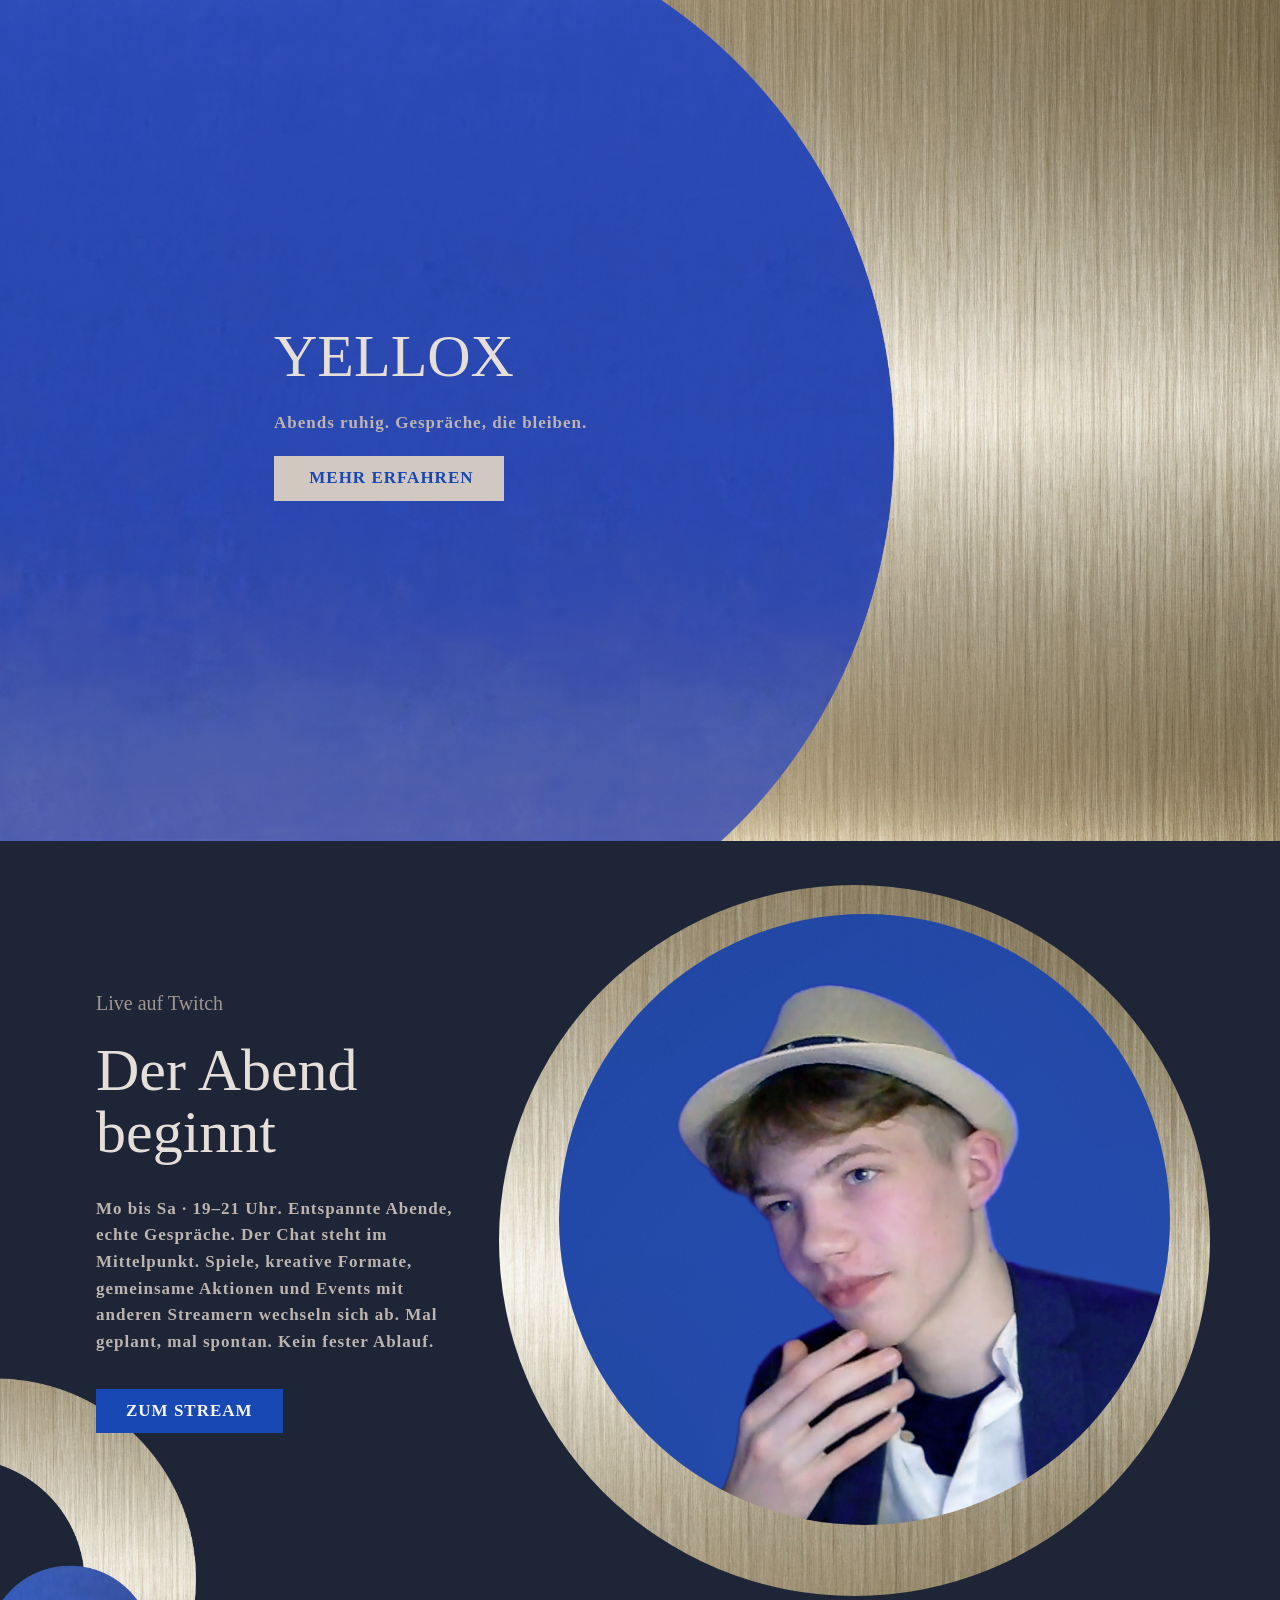
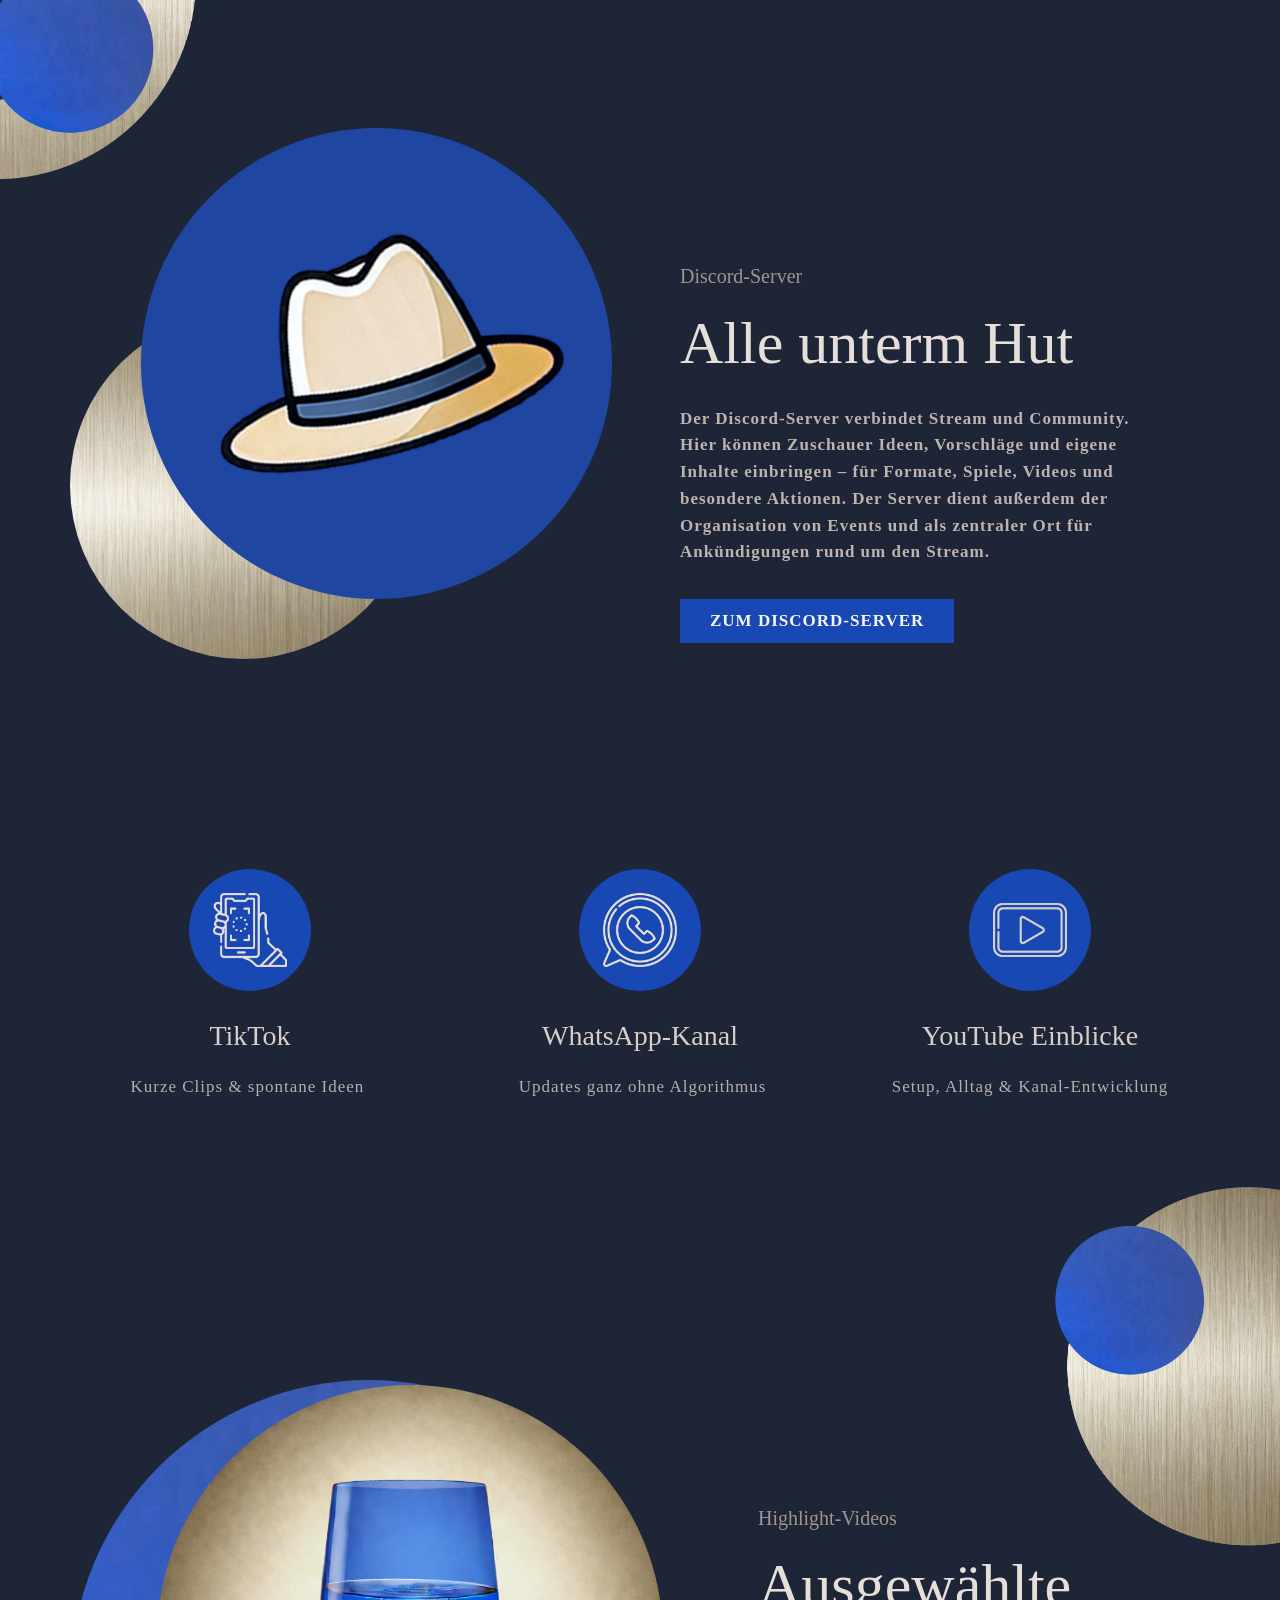
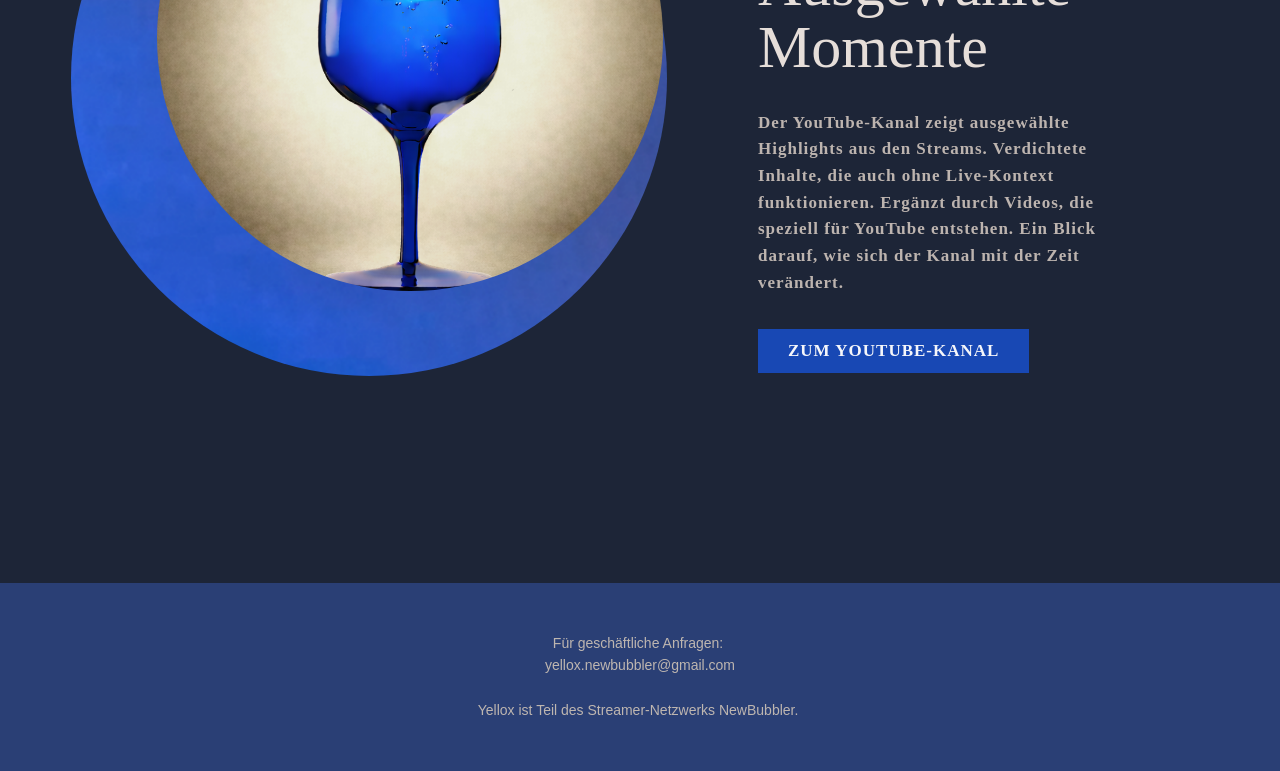
==== index.html @ a05b1bbc "Update index.html" ====
<!DOCTYPE html>
<head>
<meta charset="utf-8">
<meta name="viewport" content="width=device-width, initial-scale=1">

<title>YelloxTV | Entspannte Abende auf Twitch</title>

<meta name="description" content="Abends ruhig. Gespräche, die bleiben. YelloxTV steht für entspannte Streams, echte Gespräche und besondere Momente auf Twitch.">
<meta name="keywords" content="YelloxTV, Twitch, entspannte Streams, Community, Gespräche, Abendstream">

<meta name="author" content="YelloxTV">

<!-- Mobile Browser Farbe -->
<meta name="theme-color" content="#161d2c">
<meta name="apple-mobile-web-app-capable" content="yes">
<meta name="apple-mobile-web-app-status-bar-style" content="black-translucent">

<!-- Open Graph (WhatsApp, Discord, Social Preview) -->
<meta property="og:type" content="website">
<meta property="og:title" content="YelloxTV | Abends ruhig. Gespräche, die bleiben.">
<meta property="og:description" content="Entspannte Streams auf Twitch – echte Gespräche, kreative Formate und Community.">
<meta property="og:image" content="https://yelloxtv.github.io/images/Vorschaubild.png">
<meta property="og:url" content="https://yelloxtv.github.io/">

<!-- Twitter Preview -->
<meta name="twitter:card" content="summary_large_image">
<meta name="twitter:title" content="YelloxTV | Entspannte Abende auf Twitch">
<meta name="twitter:description" content="Abends ruhig. Gespräche, die bleiben.">
<meta name="twitter:image" content="https://yelloxtv.github.io/images/Vorschaubild.png">

<link rel="canonical" href="https://yelloxtv.github.io/">

<link rel="preconnect" href="https://fonts.googleapis.com">
<link rel="preconnect" href="https://fonts.gstatic.com" crossorigin>

<link href="https://fonts.googleapis.com/css2?family=Ubuntu:wght@300;400;500;700&display=swap" rel="stylesheet">
  
<link rel="stylesheet" href="nicepage.css" media="screen">
<link rel="stylesheet" href="index.css" media="screen">

<script src="jquery.js" defer></script>
<script src="nicepage.js" defer></script>
</head>

  <body data-home-page="https://website23330-7.nicepage.io/Startseite.html?version=714bbc29-24e2-fe50-0c15-3ec3ff5bb78b" data-home-page-title="Startseite" data-path-to-root="./" data-include-products="false" class="u-body u-clearfix u-xl-mode" data-lang="de"> 
    <section class="u-clearfix u-container-align-left-lg u-container-align-left-xl u-valign-middle-lg u-valign-middle-sm u-valign-middle-xl u-section-1" id="block-1">
      <div class="data-layout-selected u-clearfix u-expanded-width u-layout-wrap u-layout-wrap-1">
        <div class="u-layout" style="">
          <div class="u-layout-row" style="">
            <div class="u-container-style u-image u-layout-cell u-left-cell u-size-30 u-image-1" data-image-width="2238" data-image-height="1440">
              <div class="u-container-layout u-valign-middle u-container-layout-1">
                <div class="u-border-no-bottom u-border-no-left u-border-no-right u-border-no-top u-container-style u-group u-group-1">
                  <div class="u-container-layout u-valign-middle-lg u-valign-middle-sm u-container-layout-2">
                    <h1 class="u-align-left u-custom-font u-text u-text-color-var u-title u-text-1">YELLOX</h1>
                    <p class="u-align-left u-custom-font u-large-text u-text u-text-color-var u-text-variant u-text-2"> Abends ruhig. Gespräche, die bleiben.</p>
                    <a href="./#block-2" data-page-id="41221747" class="u-align-left u-border-none u-btn u-button-style u-color-var u-custom-font u-text-color-var u-btn-1" title="Mehr erfahren"><span class="u-icon"></span>&nbsp;Mehr erfahren
                    </a>
                  </div>
                </div>
              </div>
            </div>
            <div class="u-container-style u-image u-layout-cell u-right-cell u-size-30 u-image-2" data-image-width="2238" data-image-height="1440">
              <div class="u-container-layout u-container-layout-3"></div>
            </div>
          </div>
        </div>
      </div>
    </section>
    <section class="u-clearfix u-color-var u-valign-middle-sm u-section-2" id="block-2">
      <img src="images/Ring-3.png" alt="" class="u-image u-image-default u-image-1" data-image-width="1643" data-image-height="3000">
      <div class="custom-expanded data-layout-selected u-clearfix u-gutter-30 u-layout-wrap u-layout-wrap-1">
        <div class="u-layout">
          <div class="u-layout-row">
            <div class="u-container-style u-layout-cell u-left-cell u-size-28-lg u-size-28-xl u-size-60-md u-size-60-sm u-size-60-xs u-layout-cell-1">
              <div class="u-container-layout u-valign-middle-lg u-valign-middle-sm u-container-layout-1">
                <h5 class="u-custom-font u-text u-text-color-var u-text-1">Live auf Twitch</h5>
                <h2 class="u-custom-font u-text u-text-color-var u-text-2"> Der Abend beginnt</h2>
                <p class="u-custom-font u-text u-text-color-var u-text-3"><b>Mo bis Sa · 19–21 Uhr</b>. Entspannte Abende, echte Gespräche. Der Chat steht im Mittelpunkt. Spiele, kreative Formate, gemeinsame Aktionen
und Events mit anderen Streamern
wechseln sich ab​. Mal geplant, mal spontan. Kein fester Ablauf. 
                </p>
                <a href="https://www.twitch.tv/yelloxtv" class="u-border-none u-btn u-button-style u-color-var u-custom-font u-text-color-var u-btn-1" title="ZUM STREAM" target="_blank">ZUM STREAM</a>
              </div>
            </div>
            <div class="u-container-style u-layout-cell u-right-cell u-size-32-lg u-size-32-xl u-size-60-md u-size-60-sm u-size-60-xs u-layout-cell-2">
              <div class="u-container-layout">
                <div class="custom-expanded u-image u-image-circle u-preserve-proportions u-image-2" data-image-width="960" data-image-height="1920"></div>
                <div class="u-image u-image-circle u-image-3" data-image-width="943" data-image-height="943"></div>
              </div>
            </div>
          </div>
        </div>
      </div>
    </section>
    <section class="u-clearfix u-color-var u-section-3" id="block-3">
      <div class="u-clearfix u-sheet u-sheet-1">
        <div class="data-layout-selected u-clearfix u-expanded-width u-gutter-30 u-layout-wrap u-layout-wrap-1">
          <div class="u-gutter-0 u-layout">
            <div class="u-layout-row">
              <div class="u-container-align-center-md u-container-style u-layout-cell u-left-cell u-size-30-lg u-size-30-xl u-size-60-md u-size-60-sm u-size-60-xs u-layout-cell-1">
                <div class="u-container-layout u-valign-middle">
                  <div class="u-image u-image-circle u-image-1" data-image-width="3000" data-image-height="6000"></div>
                  <div class="u-image u-image-circle u-image-2" data-image-width="503" data-image-height="509"></div>
                </div>
              </div>
              <div class="u-container-align-left-lg u-container-align-left-xl u-container-style u-layout-cell u-right-cell u-size-30-lg u-size-30-xl u-size-60-md u-size-60-sm u-size-60-xs u-layout-cell-2">
                <div class="u-container-layout u-valign-middle-lg u-valign-middle-sm u-valign-middle-xs u-container-layout-2">
                  <h5 class="u-align-left u-custom-font u-text u-text-color-var u-text-1"> Discord-Server</h5>
                  <h2 class="u-align-left u-custom-font u-text u-text-color-var u-text-2"> Alle unterm Hut</h2>
                  <p class="u-align-left u-custom-font u-text u-text-color-var u-text-3"><b>Der Discord-Server verbindet Stream und Community.</b><b></b> Hier können Zuschauer Ideen, Vorschläge und eigene Inhalte einbringen
– für Formate, Spiele, Videos und besondere Aktionen.
Der Server dient außerdem der Organisation von Events
und als zentraler Ort für Ankündigungen
rund um den Stream.&nbsp;
                  </p>
                  <a href="https://discord.com/invite/72D4bq93Kr" class="u-align-left u-border-none u-btn u-button-style u-color-var u-custom-font u-text-color-var u-btn-1" title="ZUM DISCORD-SERVER" target="_blank">ZUM DISCORD-SERVER</a>
                </div>
              </div>
            </div>
          </div>
        </div>
      </div>
    </section>
    <section class="u-clearfix u-color-var u-valign-middle-sm u-section-4" id="block-4">
      <img src="images/Kreise_rechts-2.png" alt="" class="u-image u-image-default u-image-1" data-image-width="1868" data-image-height="3019">
      <div class="data-layout-selected u-clearfix u-gutter-30 u-layout-spacing-vertical u-layout-wrap u-layout-wrap-1">
        <div class="u-layout">
          <div class="u-layout-row">
            <div class="u-container-style u-layout-cell u-left-cell u-size-20 u-size-20-md u-layout-cell-1">
              <div class="u-container-layout u-container-layout-1"><span class="u-color-var u-file-icon u-icon u-icon-circle u-icon-1" data-href="https://www.tiktok.com/@offiziellyellox" title="TikTok" data-target="_blank"><img src="images/8467631-ba2c970d.png" alt=""></span>
                <h3 class="u-align-center u-custom-font u-text u-text-color-var u-text-1"> TikTok</h3>
                <p class="u-align-center u-custom-font u-text u-text-color-var u-text-2"> Kurze Clips  &amp; spontane Ideen&nbsp;</p>
              </div>
            </div>
            <div class="u-container-style u-layout-cell u-size-20 u-size-20-md u-layout-cell-2">
              <div class="u-container-layout u-container-layout-2"><span class="u-color-var u-file-icon u-icon u-icon-circle u-icon-2" data-href="https://www.whatsapp.com/channel/0029Vb72R0pEawdvPITXj81k" title="WhatsApp-Kanal" data-target="_blank"><img src="images/3767256-528c9754.png" alt=""></span>
                <h3 class="u-align-center u-custom-font u-text u-text-color-var u-text-3"> WhatsApp-Kanal</h3>
                <p class="u-align-center u-custom-font u-text u-text-color-var u-text-4">&nbsp;Updates ganz ohne Algorithmus</p>
              </div>
            </div>
            <div class="u-align-center-sm u-align-center-xs u-container-style u-layout-cell u-right-cell u-size-20 u-size-20-md u-layout-cell-3">
              <div class="u-container-layout u-valign-middle-sm u-container-layout-3"><span class="u-color-var u-file-icon u-icon u-icon-circle u-icon-3" data-href="https://www.youtube.com/@TwitchYelloxTV/shorts" title="YouTube Einblicke" data-target="_blank"><img src="images/3767251-0836dbef.png" alt=""></span>
                <h3 class="u-align-center-lg u-align-center-md u-align-center-xl u-custom-font u-text u-text-color-var u-text-5"> YouTube Einblicke</h3>
                <p class="u-align-center-lg u-align-center-md u-align-center-xl u-custom-font u-text u-text-color-var u-text-6"> Setup, Alltag &amp; Kanal-Entwicklung</p>
              </div>
            </div>
          </div>
        </div>
      </div>
    </section>
    <section class="u-clearfix u-color-var u-section-5" id="block-5">
      <div class="u-clearfix u-sheet u-sheet-1">
        <div class="data-layout-selected u-clearfix u-expanded-width u-gutter-30 u-layout-wrap u-layout-wrap-1">
          <div class="u-layout">
            <div class="u-layout-row">
              <div class="u-container-style u-layout-cell u-left-cell u-size-34 u-layout-cell-1">
                <div class="u-container-layout u-valign-middle-sm">
                  <div class="u-expanded-width-xs u-image u-image-circle u-preserve-proportions u-image-1" data-image-width="790" data-image-height="696">
                    <div class="u-preserve-proportions-child" style="padding-top: 99.71%;"></div>
                  </div>
                  <div class="u-image u-image-circle u-image-2" data-image-width="900" data-image-height="868"></div>
                </div>
              </div>
              <div class="u-container-style u-layout-cell u-right-cell u-size-26 u-layout-cell-2">
                <div class="u-container-layout u-valign-middle-sm u-container-layout-2">
                  <h5 class="u-custom-font u-text u-text-color-var u-text-1"> Highlight-Videos </h5>
                  <h2 class="u-custom-font u-text u-text-color-var u-text-2"> Ausgewählte Momente</h2>
                  <p class="u-custom-font u-text u-text-color-var u-text-3"> Der YouTube-Kanal zeigt ausgewählte Highlights aus den Streams.
Verdichtete Inhalte, die auch ohne Live-Kontext funktionieren.
Ergänzt durch Videos, die speziell für YouTube entstehen.
​ Ein Blick darauf, wie sich der Kanal mit der Zeit verändert.</p>
                  <a href="https://www.youtube.com/@yelloxtv" class="u-border-none u-btn u-button-style u-color-var u-custom-font u-text-color-var u-btn-1" title="ZUM YOUTUBE-KANAL" target="_blank">ZUM YOUTUBE-KANAL</a>
                </div>
              </div>
            </div>
          </div>
        </div>
      </div>
    </section>
    
    
    
    <footer class="u-align-center u-clearfix u-color-var u-container-align-center u-footer u-footer" id="footer"><div class="u-clearfix u-sheet u-sheet-1">
        <p class="u-custom-font u-small-text u-text u-text-color-var u-text-variant u-text-1"> Für geschäftliche Anfragen:&nbsp;<br>yellox.newbubble​r@gmail.com<br>&nbsp;<br>Yellox ist Teil des Streamer-Netzwerks NewBubbler.&nbsp;
        </p>
      </div></footer>
    <section class="u-backlink u-clearfix u-grey-80"> This site was created with Nicepage <a href="https://nicepage.com/html-website-builder">HTML Website Builder</a>
    </section>
  
</body></html>
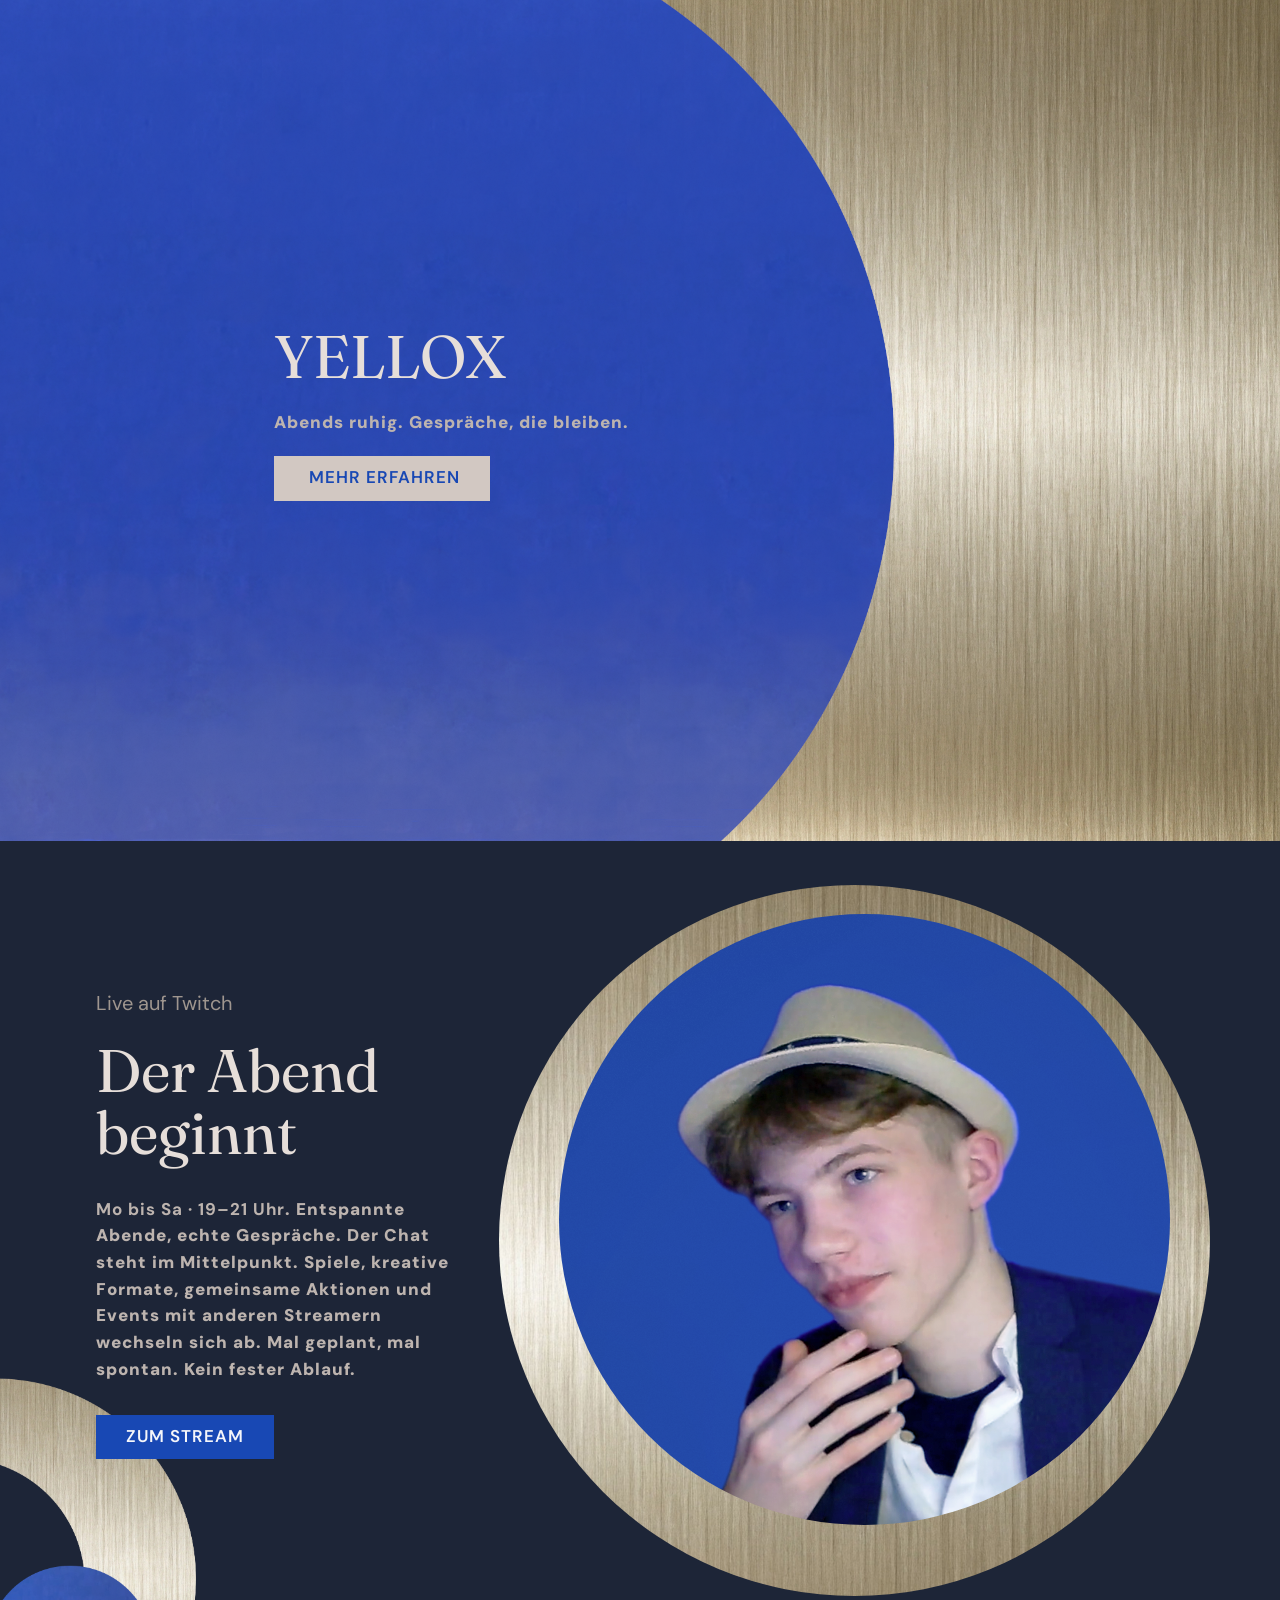
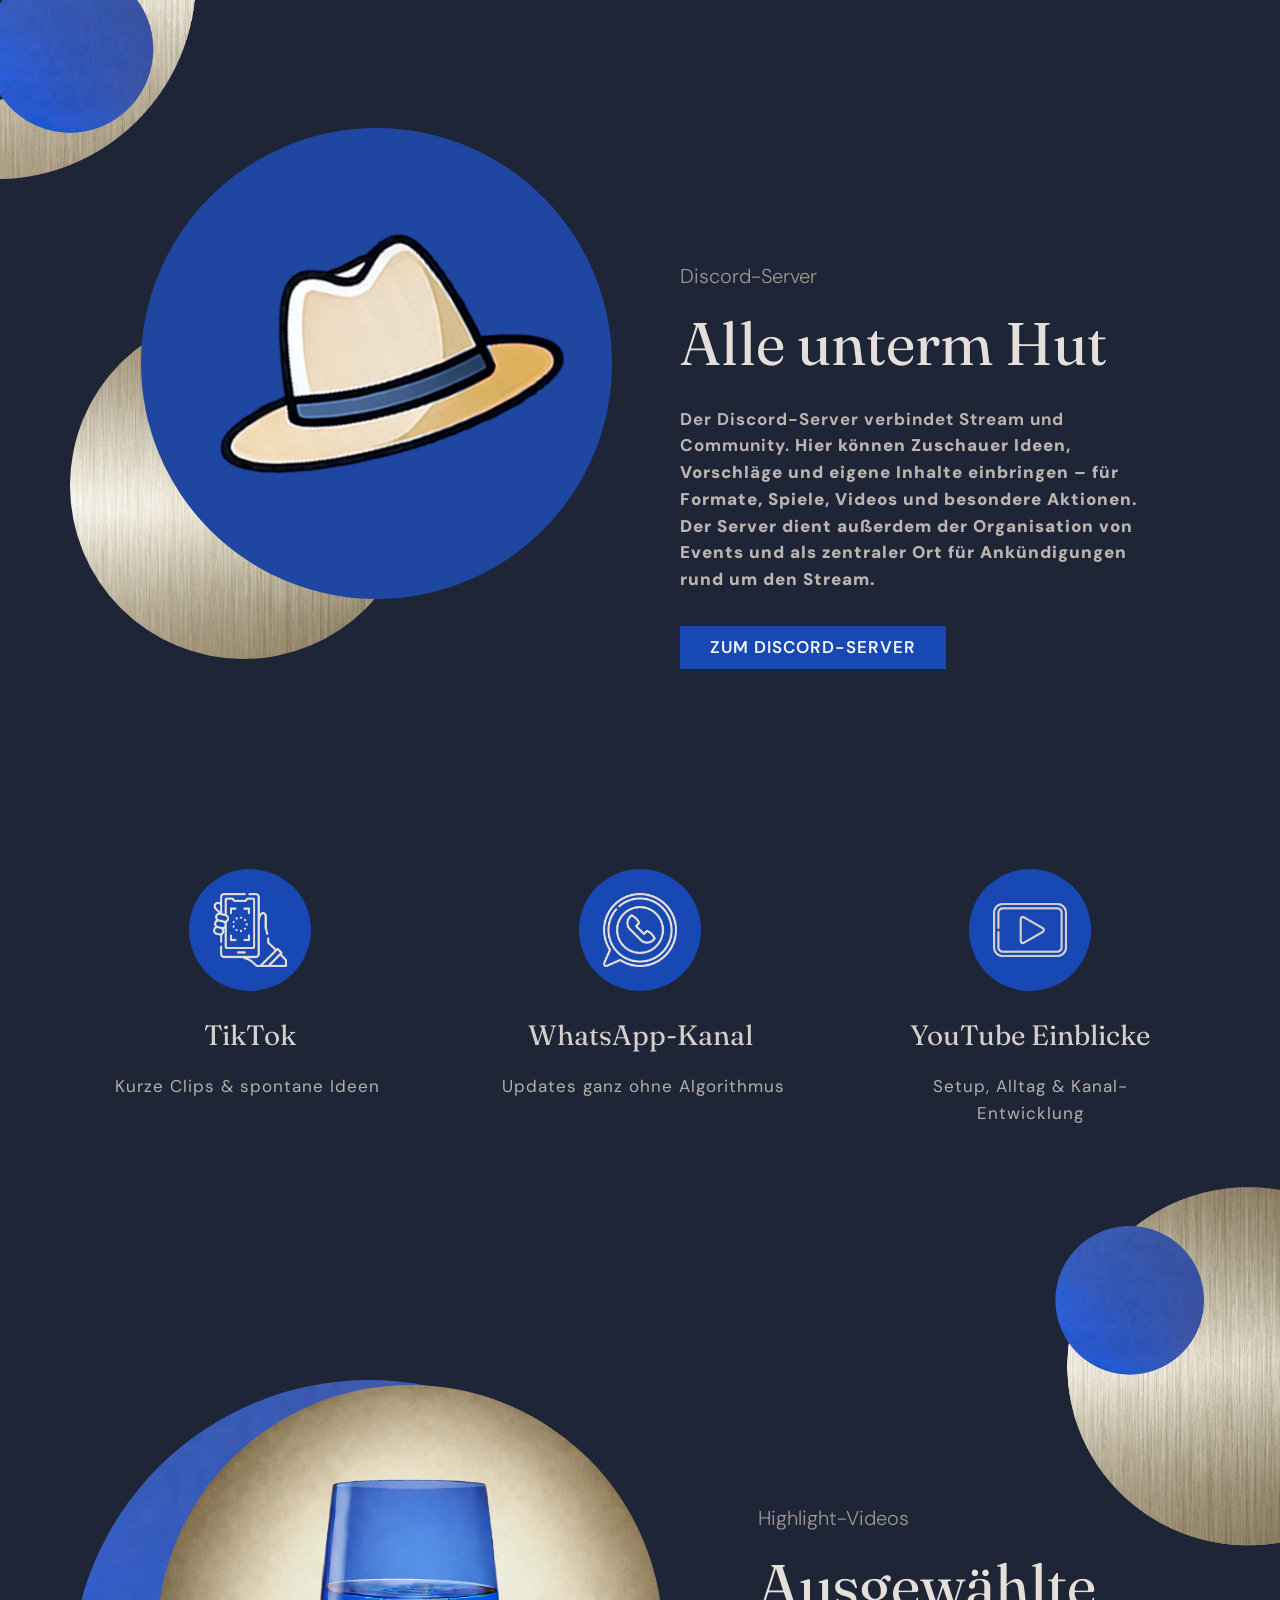
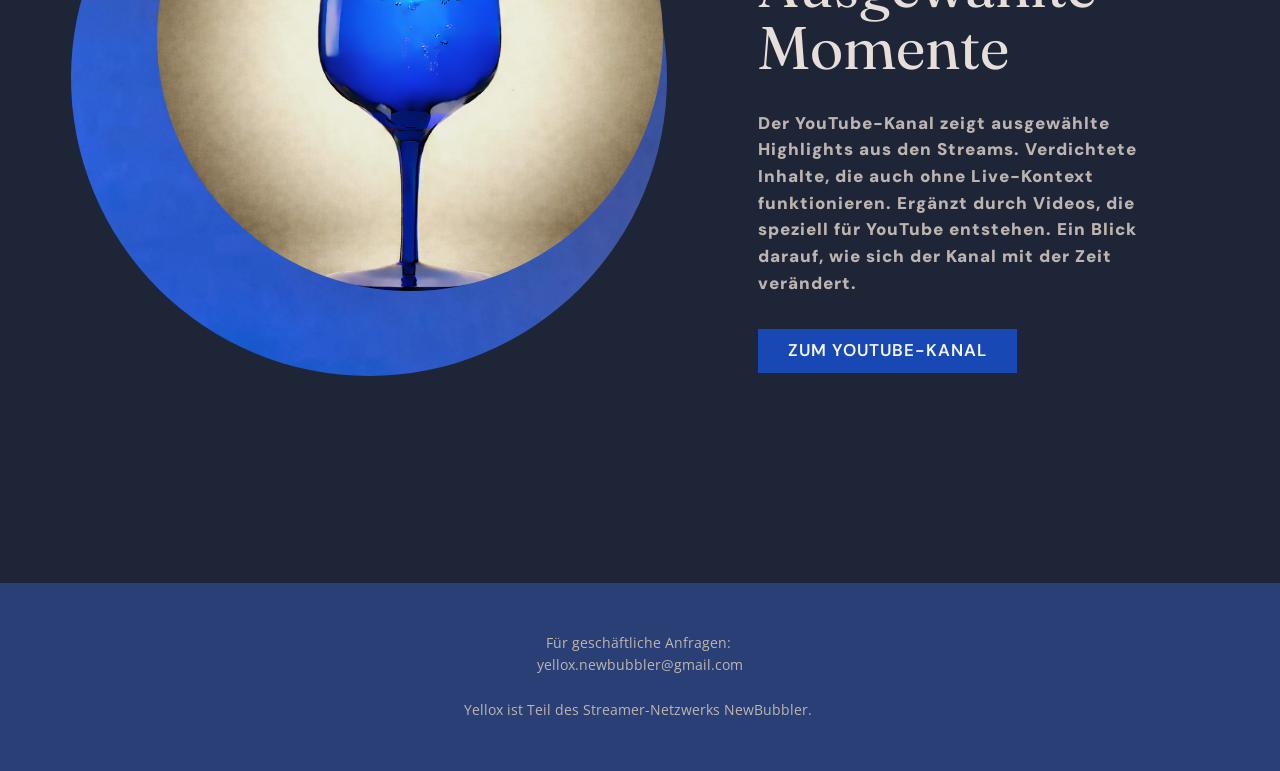
==== commit 6ead79a0: "Add files via upload" ====
--- a/index.html
+++ b/index.html
@@ -1,47 +1,34 @@
 <!DOCTYPE html>
-<head>
-<meta charset="utf-8">
-<meta name="viewport" content="width=device-width, initial-scale=1">
-
-<title>YelloxTV | Entspannte Abende auf Twitch</title>
-
-<meta name="description" content="Abends ruhig. Gespräche, die bleiben. YelloxTV steht für entspannte Streams, echte Gespräche und besondere Momente auf Twitch.">
-<meta name="keywords" content="YelloxTV, Twitch, entspannte Streams, Community, Gespräche, Abendstream">
-
-<meta name="author" content="YelloxTV">
-
-<!-- Mobile Browser Farbe -->
-<meta name="theme-color" content="#161d2c">
-<meta name="apple-mobile-web-app-capable" content="yes">
-<meta name="apple-mobile-web-app-status-bar-style" content="black-translucent">
-
-<!-- Open Graph (WhatsApp, Discord, Social Preview) -->
-<meta property="og:type" content="website">
-<meta property="og:title" content="YelloxTV | Abends ruhig. Gespräche, die bleiben.">
-<meta property="og:description" content="Entspannte Streams auf Twitch – echte Gespräche, kreative Formate und Community.">
-<meta property="og:image" content="https://yelloxtv.github.io/images/Vorschaubild.png">
-<meta property="og:url" content="https://yelloxtv.github.io/">
-
-<!-- Twitter Preview -->
-<meta name="twitter:card" content="summary_large_image">
-<meta name="twitter:title" content="YelloxTV | Entspannte Abende auf Twitch">
-<meta name="twitter:description" content="Abends ruhig. Gespräche, die bleiben.">
-<meta name="twitter:image" content="https://yelloxtv.github.io/images/Vorschaubild.png">
-
-<link rel="canonical" href="https://yelloxtv.github.io/">
-
-<link rel="preconnect" href="https://fonts.googleapis.com">
-<link rel="preconnect" href="https://fonts.gstatic.com" crossorigin>
-
-<link href="https://fonts.googleapis.com/css2?family=Ubuntu:wght@300;400;500;700&display=swap" rel="stylesheet">
-  
-<link rel="stylesheet" href="nicepage.css" media="screen">
+<html style="font-size: 16px;" lang="de"><head>
+    <meta name="viewport" content="width=device-width, initial-scale=1.0">
+    <meta charset="utf-8">
+    <meta name="keywords" content="Streamer, Twitch, cozy, YelloxTV, Community">
+    <meta name="description" content="">
+    <title>YelloxTV | Entspannte Abende auf Twitch</title>
+    <link rel="stylesheet" href="nicepage.css" media="screen">
 <link rel="stylesheet" href="index.css" media="screen">
-
-<script src="jquery.js" defer></script>
-<script src="nicepage.js" defer></script>
-</head>
-
+    <script class="u-script" type="text/javascript" src="jquery.js" defer=""></script>
+    <script class="u-script" type="text/javascript" src="nicepage.js" defer=""></script>
+    <meta name="generator" content="Nicepage 8.2.14, nicepage.com">
+    
+    
+    
+    
+    
+    
+    
+    <link id="u-page-google-font" rel="stylesheet" href="https://fonts.googleapis.com/css2?display=swap&amp;family=Ubuntu:ital,wght@0,300;0,400;0,500;0,700;1,300;1,400;1,500;1,700&amp;family=Open+Sans:ital,wght@0,300;0,400;0,500;0,600;0,700;0,800;1,300;1,400;1,500;1,600;1,700;1,800&amp;family=Fraunces:ital,wght@0,100;0,200;0,300;0,400;0,500;0,600;0,700;0,800;0,900;1,100;1,200;1,300;1,400;1,500;1,600;1,700;1,800;1,900&amp;family=DM+Sans:ital,wght@0,100;0,200;0,300;0,400;0,500;0,600;0,700;0,800;0,900;1,100;1,200;1,300;1,400;1,500;1,600;1,700;1,800;1,900">
+    <script type="application/ld+json">{
+		"@context": "http://schema.org",
+		"@type": "Organization",
+		"name": "WebSite23330",
+		"url": "/"
+}</script>
+    <meta name="theme-color" content="#f7cf00">
+    <meta property="og:title" content="YelloxTV | Entspannte Abende auf Twitch">
+    <meta property="og:type" content="website">
+    <link rel="canonical" href="/">
+  <meta data-intl-tel-input-cdn-path="intlTelInput/"></head>
   <body data-home-page="https://website23330-7.nicepage.io/Startseite.html?version=714bbc29-24e2-fe50-0c15-3ec3ff5bb78b" data-home-page-title="Startseite" data-path-to-root="./" data-include-products="false" class="u-body u-clearfix u-xl-mode" data-lang="de"> 
     <section class="u-clearfix u-container-align-left-lg u-container-align-left-xl u-valign-middle-lg u-valign-middle-sm u-valign-middle-xl u-section-1" id="block-1">
       <div class="data-layout-selected u-clearfix u-expanded-width u-layout-wrap u-layout-wrap-1">
@@ -187,4 +174,4 @@
     <section class="u-backlink u-clearfix u-grey-80"> This site was created with Nicepage <a href="https://nicepage.com/html-website-builder">HTML Website Builder</a>
     </section>
   
-</body></html>
+</body></html>
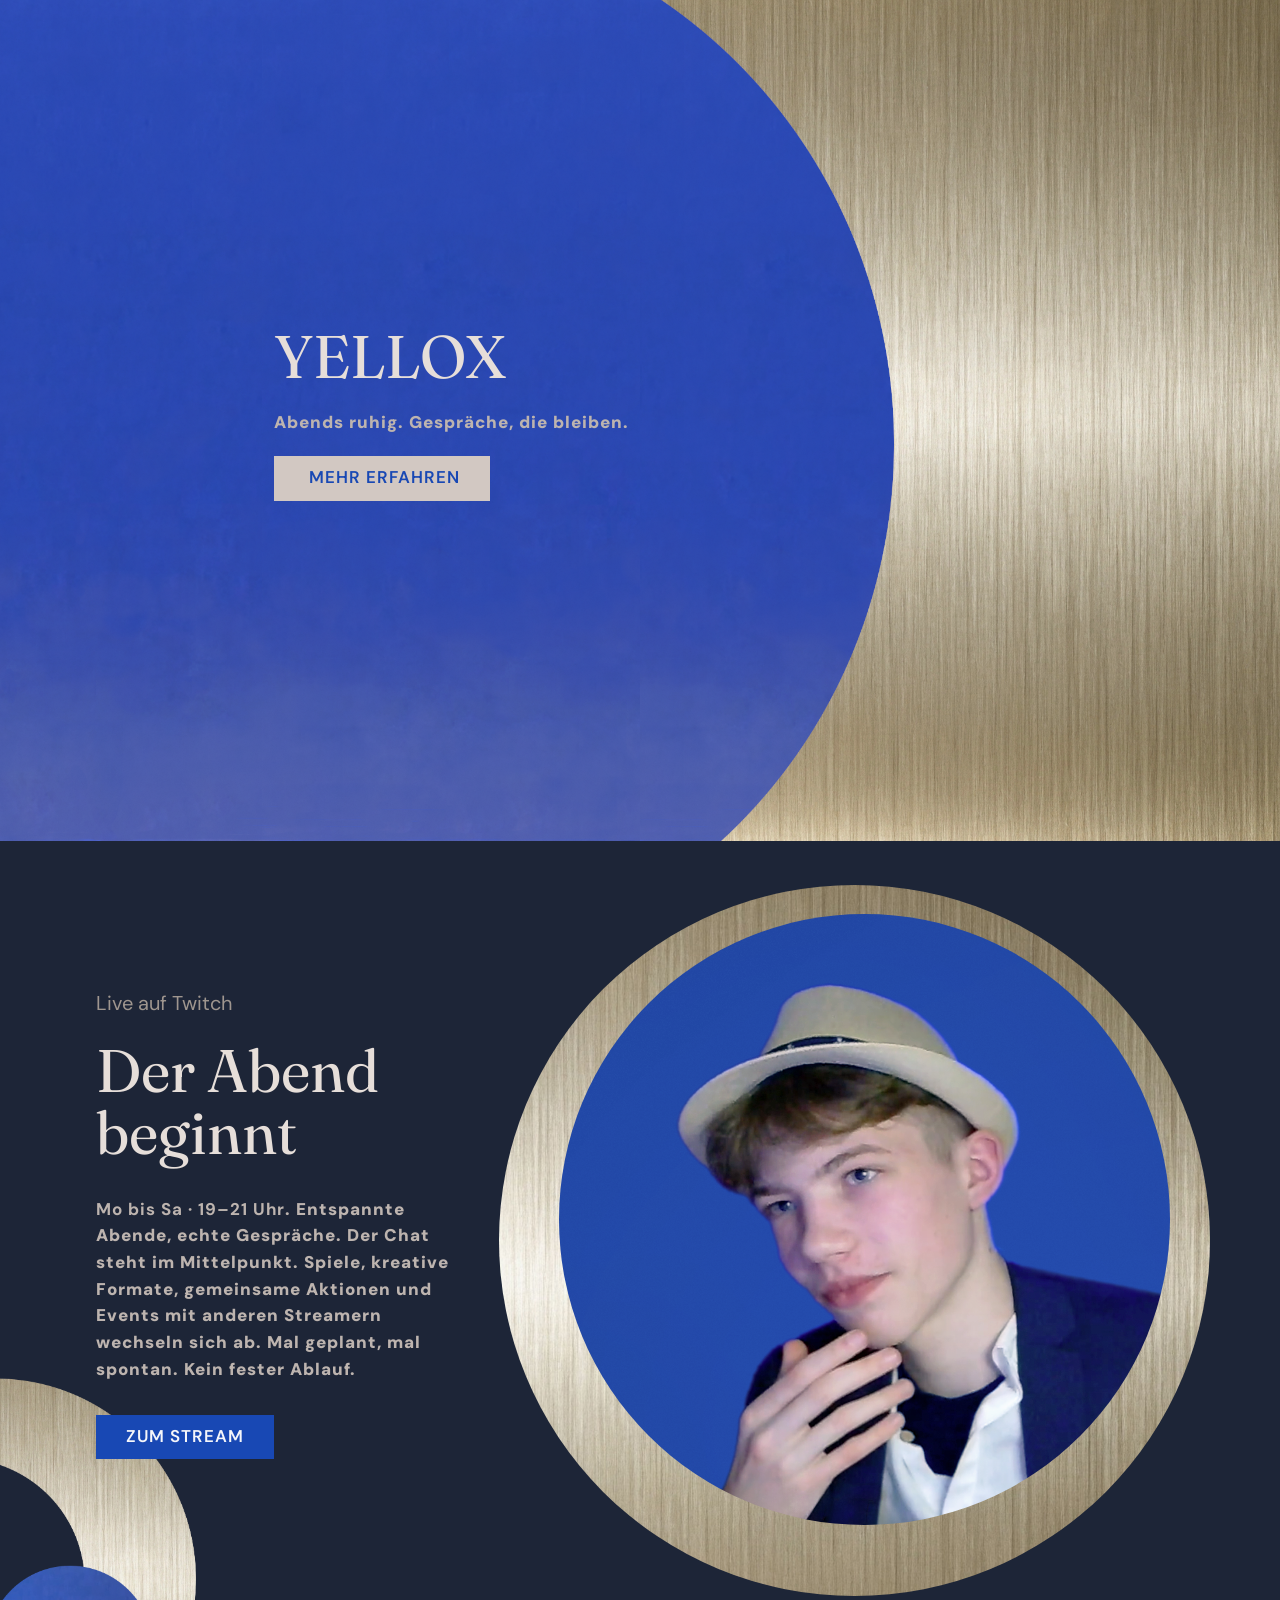
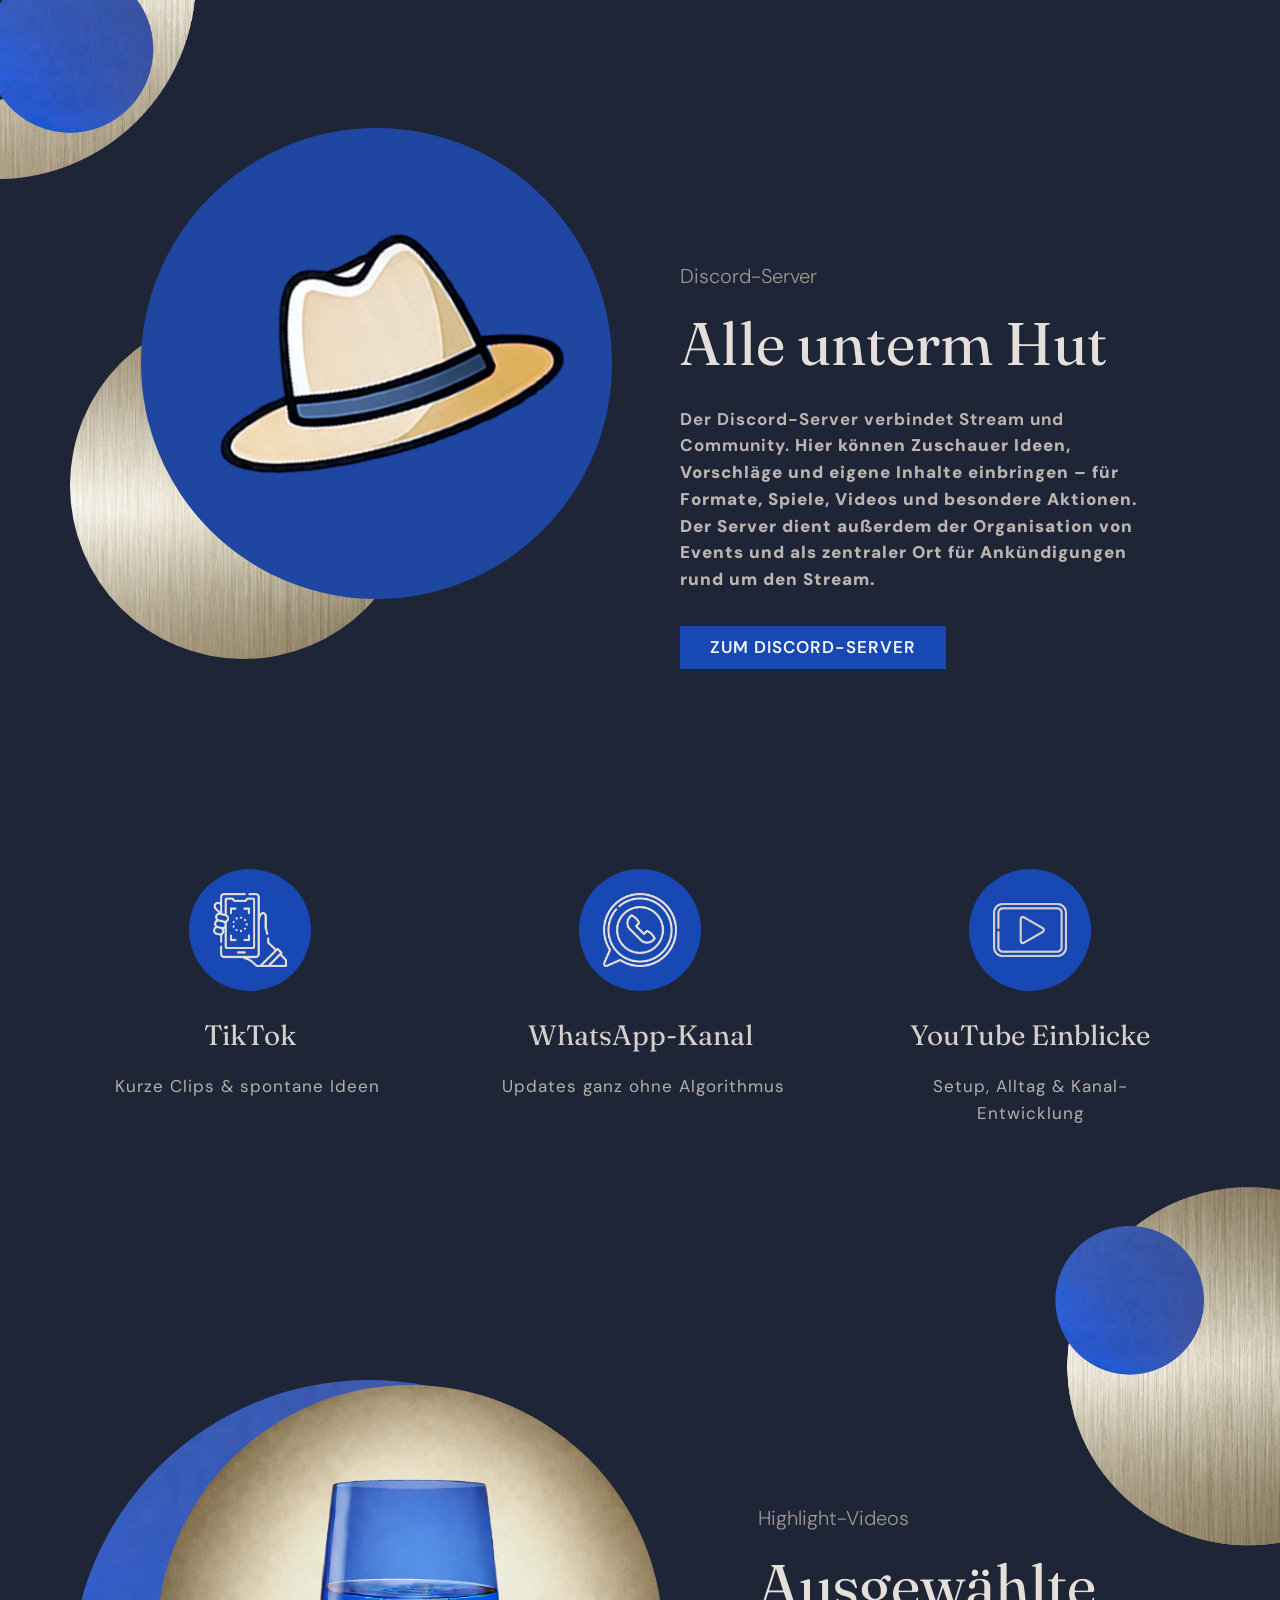
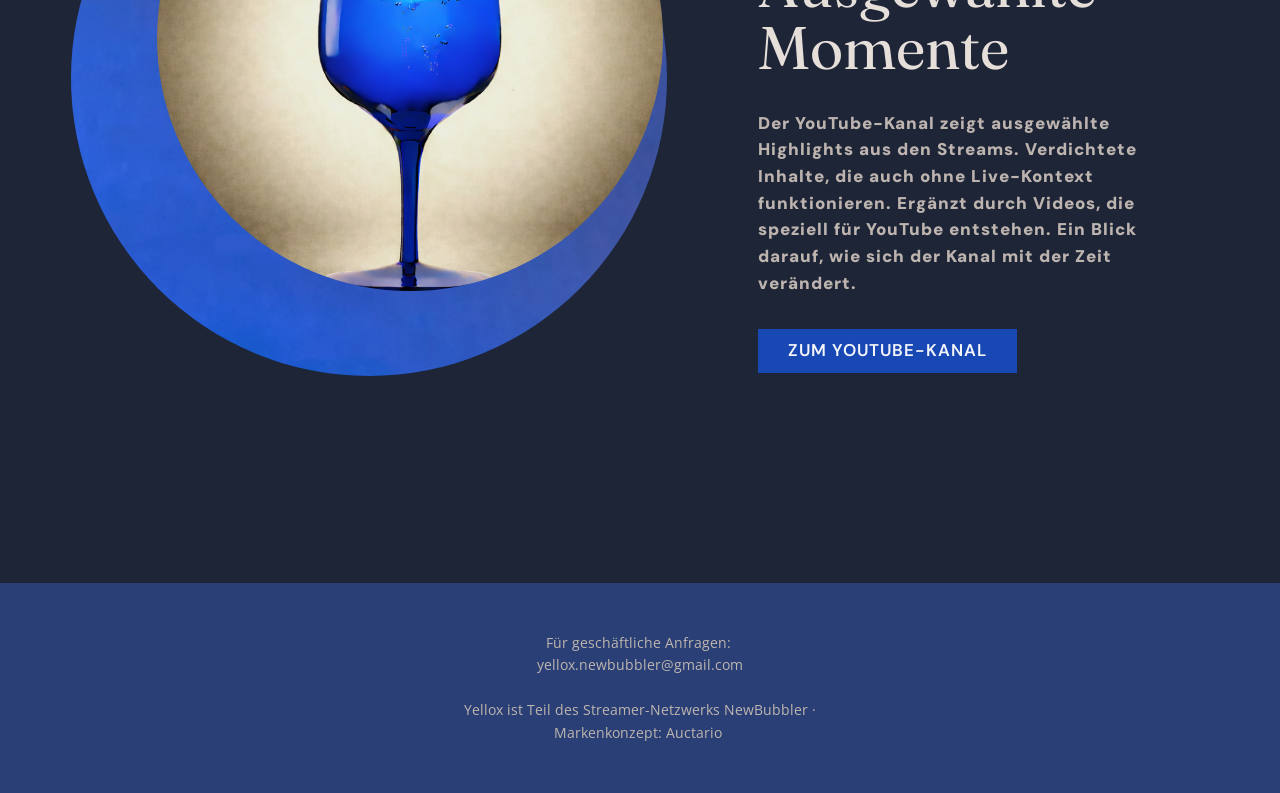
==== commit d2aa1ef9: "Update index.html" ====
--- a/index.html
+++ b/index.html
@@ -24,7 +24,7 @@
 		"name": "WebSite23330",
 		"url": "/"
 }</script>
-    <meta name="theme-color" content="#f7cf00">
+    <meta name="theme-color" content="#161d2c">
     <meta property="og:title" content="YelloxTV | Entspannte Abende auf Twitch">
     <meta property="og:type" content="website">
     <link rel="canonical" href="/">
@@ -66,7 +66,7 @@
 und Events mit anderen Streamern
 wechseln sich ab​. Mal geplant, mal spontan. Kein fester Ablauf. 
                 </p>
-                <a href="https://www.twitch.tv/yelloxtv" class="u-border-none u-btn u-button-style u-color-var u-custom-font u-text-color-var u-btn-1" title="ZUM STREAM" target="_blank">ZUM STREAM</a>
+                <a href="https://www.twitch.tv/yelloxlive" class="u-border-none u-btn u-button-style u-color-var u-custom-font u-text-color-var u-btn-1" title="ZUM STREAM" target="_blank">ZUM STREAM</a>
               </div>
             </div>
             <div class="u-container-style u-layout-cell u-right-cell u-size-32-lg u-size-32-xl u-size-60-md u-size-60-sm u-size-60-xs u-layout-cell-2">
@@ -114,7 +114,7 @@
         <div class="u-layout">
           <div class="u-layout-row">
             <div class="u-container-style u-layout-cell u-left-cell u-size-20 u-size-20-md u-layout-cell-1">
-              <div class="u-container-layout u-container-layout-1"><span class="u-color-var u-file-icon u-icon u-icon-circle u-icon-1" data-href="https://www.tiktok.com/@offiziellyellox" title="TikTok" data-target="_blank"><img src="images/8467631-ba2c970d.png" alt=""></span>
+              <div class="u-container-layout u-container-layout-1"><span class="u-color-var u-file-icon u-icon u-icon-circle u-icon-1" data-href="https://www.tiktok.com/@yelloxlive" title="TikTok" data-target="_blank"><img src="images/8467631-ba2c970d.png" alt=""></span>
                 <h3 class="u-align-center u-custom-font u-text u-text-color-var u-text-1"> TikTok</h3>
                 <p class="u-align-center u-custom-font u-text u-text-color-var u-text-2"> Kurze Clips  &amp; spontane Ideen&nbsp;</p>
               </div>
@@ -156,7 +156,7 @@
 Verdichtete Inhalte, die auch ohne Live-Kontext funktionieren.
 Ergänzt durch Videos, die speziell für YouTube entstehen.
 ​ Ein Blick darauf, wie sich der Kanal mit der Zeit verändert.</p>
-                  <a href="https://www.youtube.com/@yelloxtv" class="u-border-none u-btn u-button-style u-color-var u-custom-font u-text-color-var u-btn-1" title="ZUM YOUTUBE-KANAL" target="_blank">ZUM YOUTUBE-KANAL</a>
+                  <a href="https://www.youtube.com/@yelloxlive" class="u-border-none u-btn u-button-style u-color-var u-custom-font u-text-color-var u-btn-1" title="ZUM YOUTUBE-KANAL" target="_blank">ZUM YOUTUBE-KANAL</a>
                 </div>
               </div>
             </div>
@@ -168,10 +168,10 @@
     
     
     <footer class="u-align-center u-clearfix u-color-var u-container-align-center u-footer u-footer" id="footer"><div class="u-clearfix u-sheet u-sheet-1">
-        <p class="u-custom-font u-small-text u-text u-text-color-var u-text-variant u-text-1"> Für geschäftliche Anfragen:&nbsp;<br>yellox.newbubble​r@gmail.com<br>&nbsp;<br>Yellox ist Teil des Streamer-Netzwerks NewBubbler.&nbsp;
+        <p class="u-custom-font u-small-text u-text u-text-color-var u-text-variant u-text-1"> Für geschäftliche Anfragen:&nbsp;<br>yellox.newbubble​r@gmail.com<br>&nbsp;<br>Yellox ist Teil des Streamer-Netzwerks NewBubbler · Markenkonzept: Auctario&nbsp;
         </p>
       </div></footer>
     <section class="u-backlink u-clearfix u-grey-80"> This site was created with Nicepage <a href="https://nicepage.com/html-website-builder">HTML Website Builder</a>
     </section>
   
-</body></html>+</body></html>
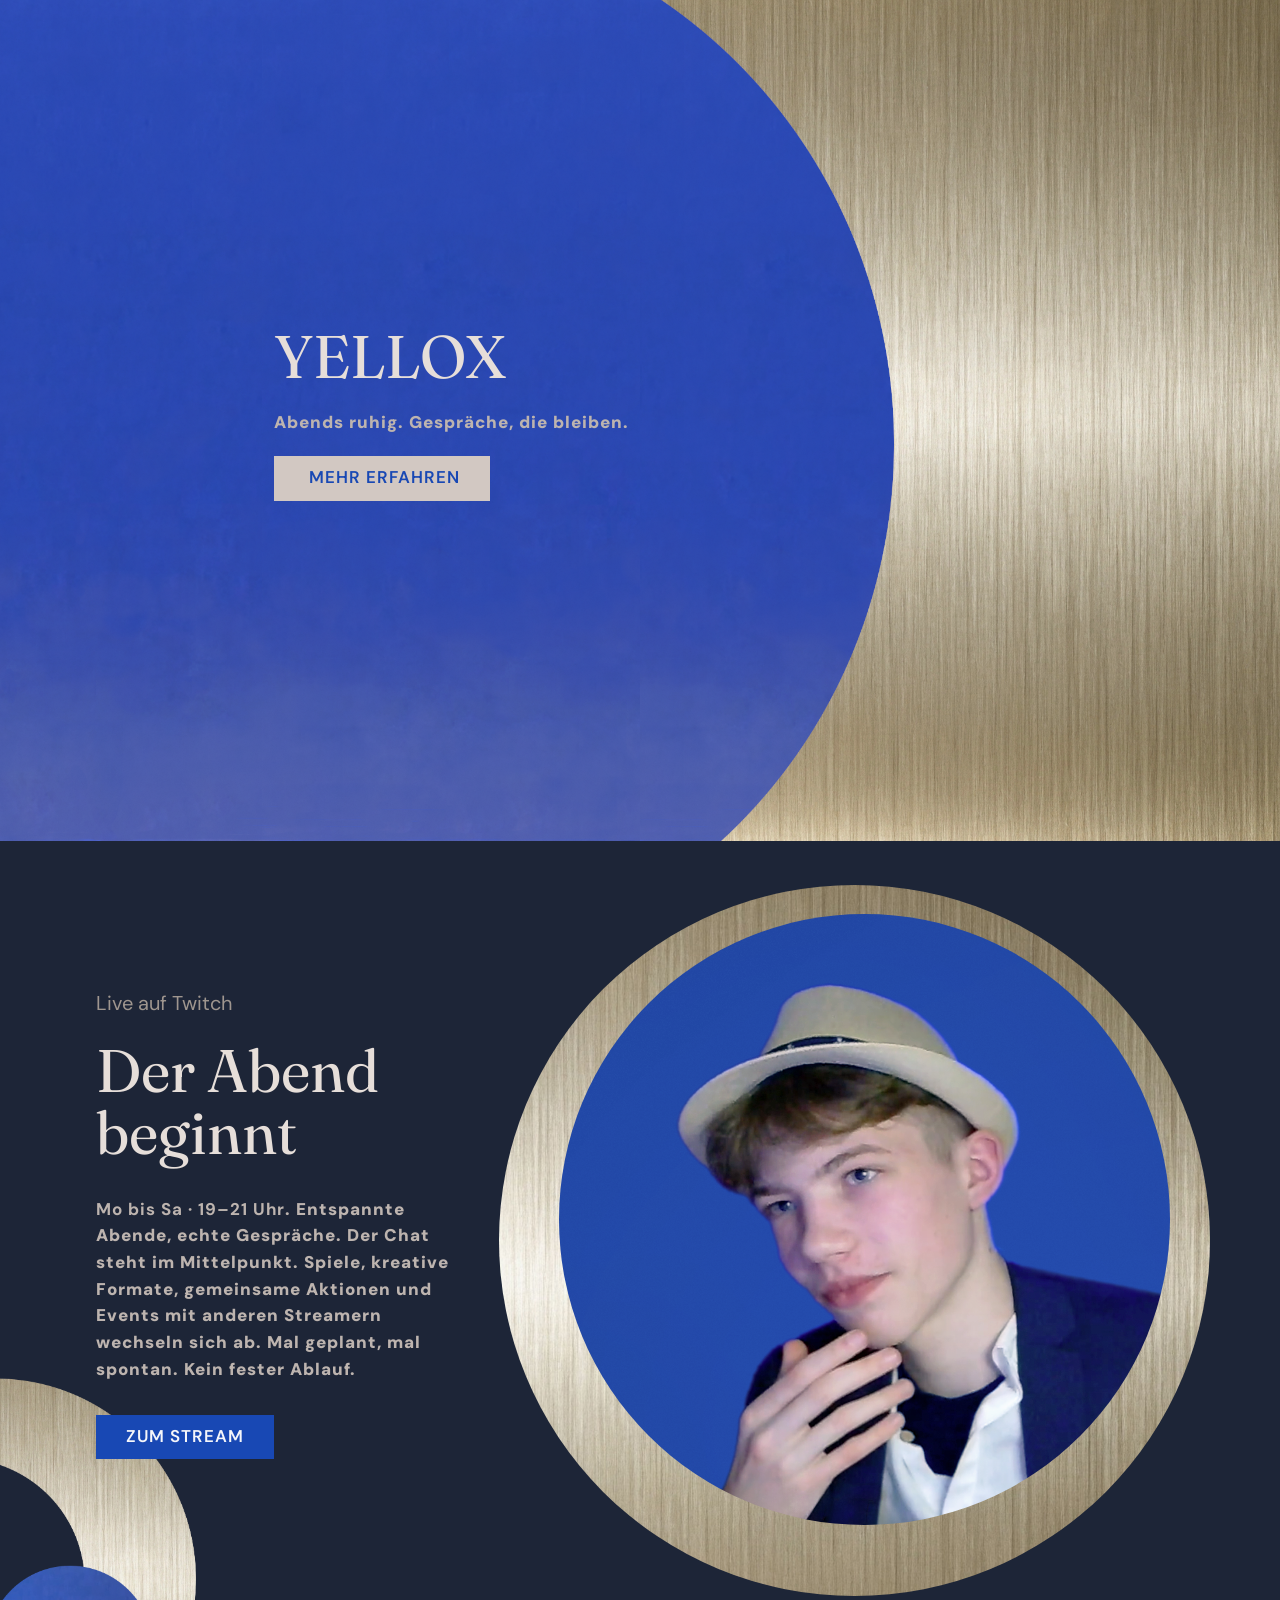
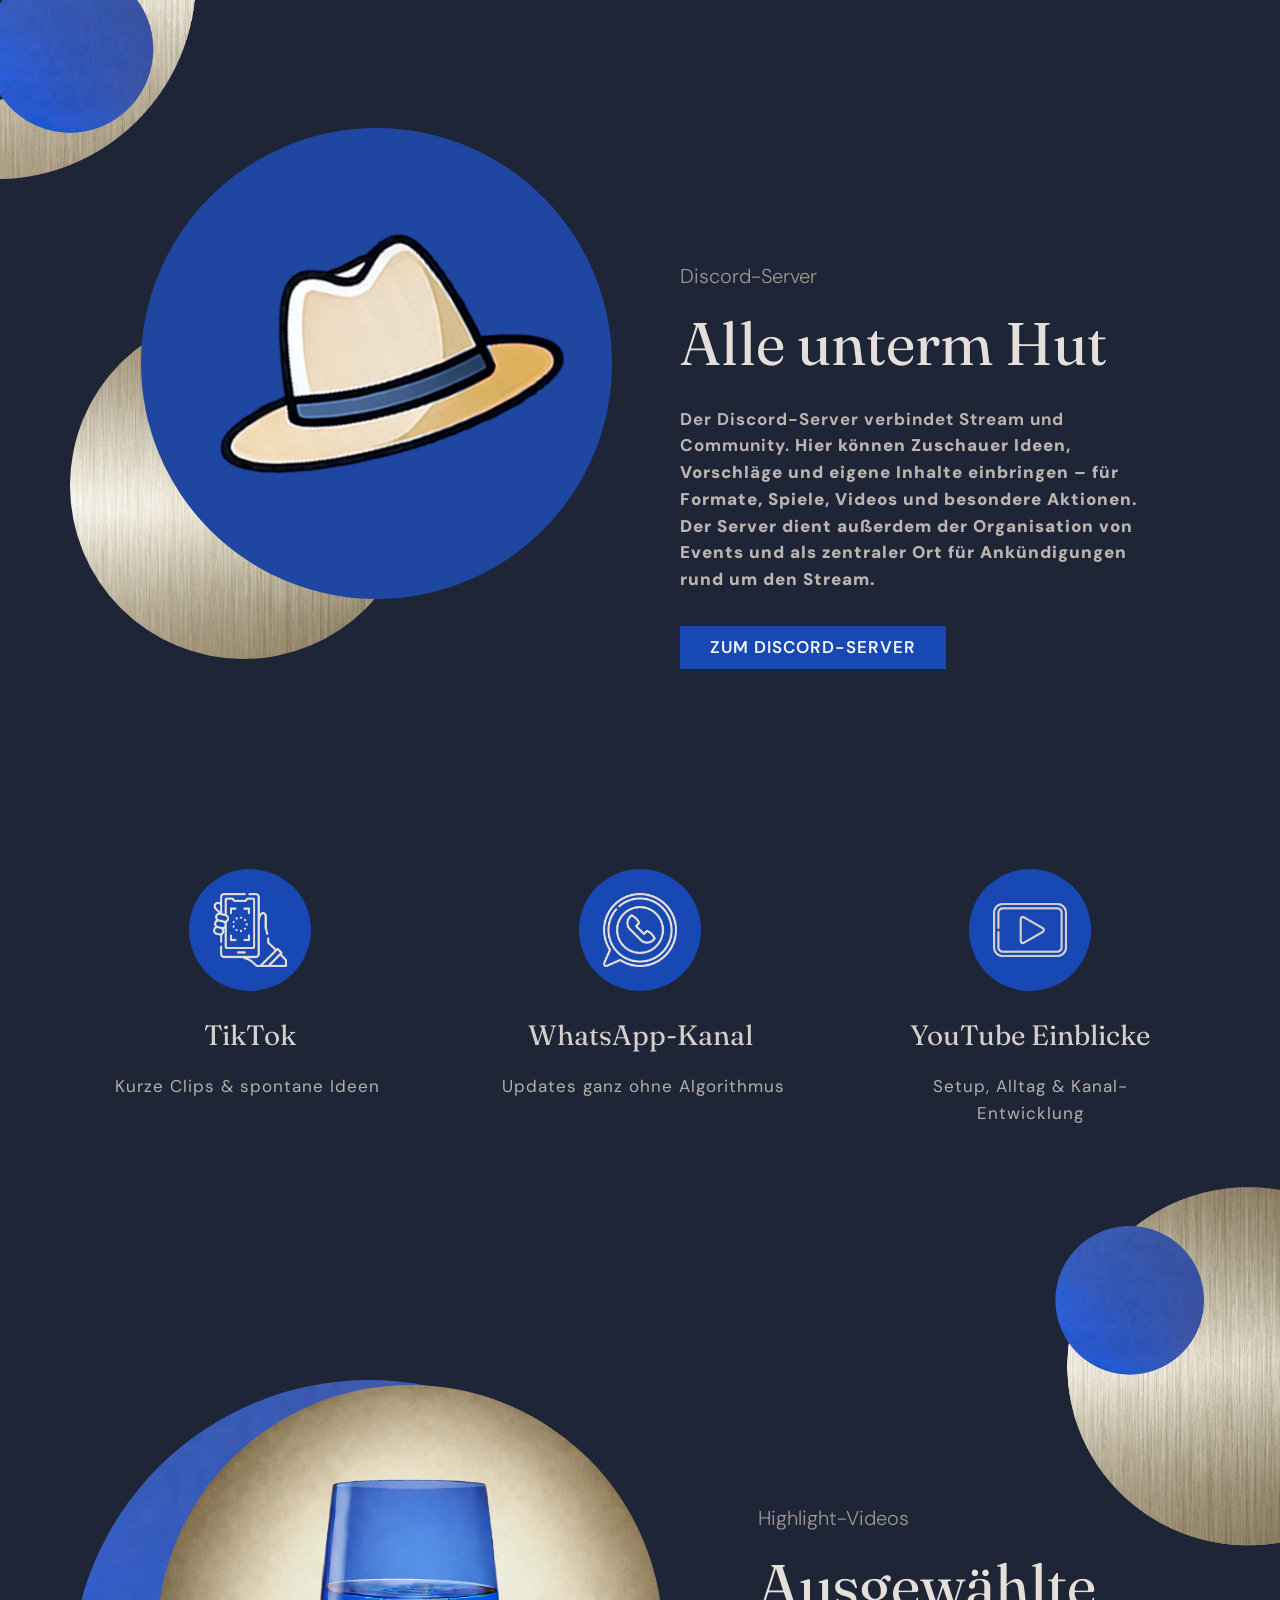
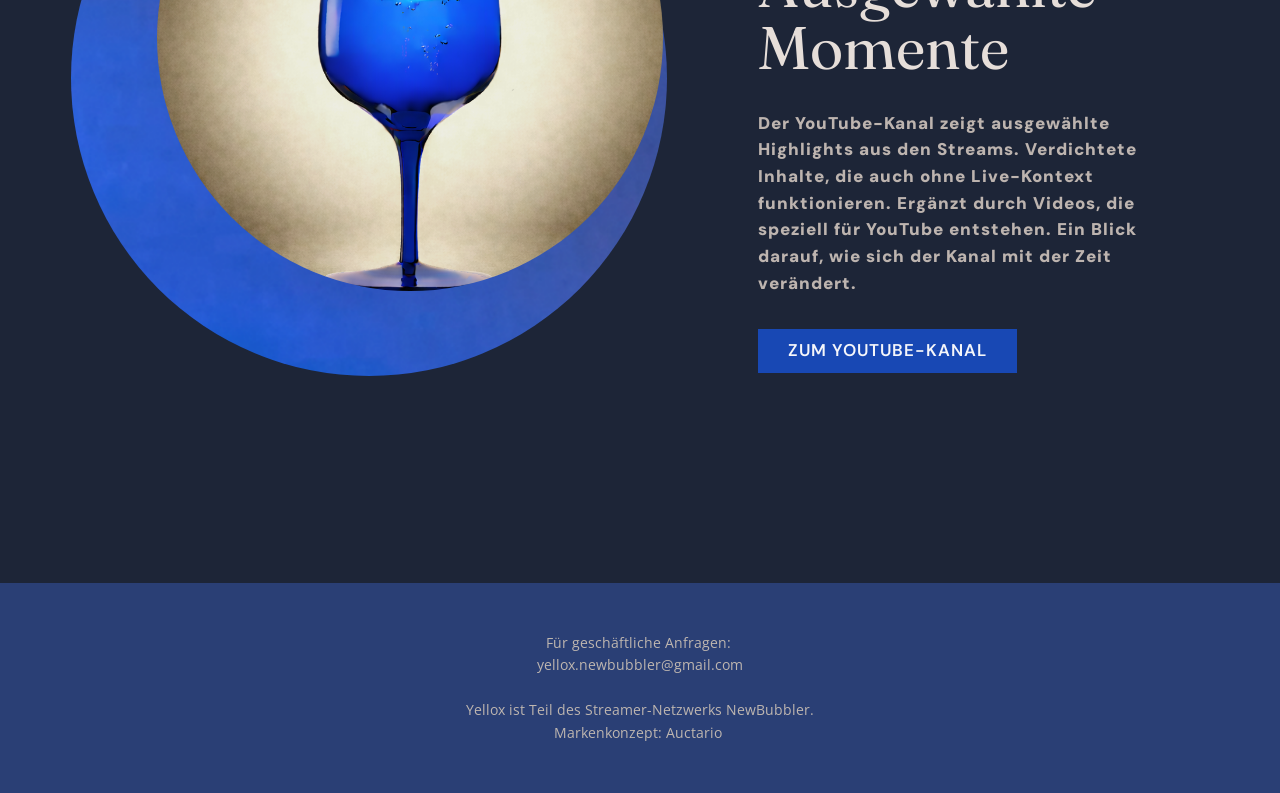
==== commit 1a19a88d: "Update index.html" ====
--- a/index.html
+++ b/index.html
@@ -168,7 +168,7 @@
     
     
     <footer class="u-align-center u-clearfix u-color-var u-container-align-center u-footer u-footer" id="footer"><div class="u-clearfix u-sheet u-sheet-1">
-        <p class="u-custom-font u-small-text u-text u-text-color-var u-text-variant u-text-1"> Für geschäftliche Anfragen:&nbsp;<br>yellox.newbubble​r@gmail.com<br>&nbsp;<br>Yellox ist Teil des Streamer-Netzwerks NewBubbler · Markenkonzept: Auctario&nbsp;
+        <p class="u-custom-font u-small-text u-text u-text-color-var u-text-variant u-text-1"> Für geschäftliche Anfragen:&nbsp;<br>yellox.newbubble​r@gmail.com<br>&nbsp;<br>Yellox ist Teil des Streamer-Netzwerks NewBubbler. Markenkonzept: Auctario&nbsp;
         </p>
       </div></footer>
     <section class="u-backlink u-clearfix u-grey-80"> This site was created with Nicepage <a href="https://nicepage.com/html-website-builder">HTML Website Builder</a>
